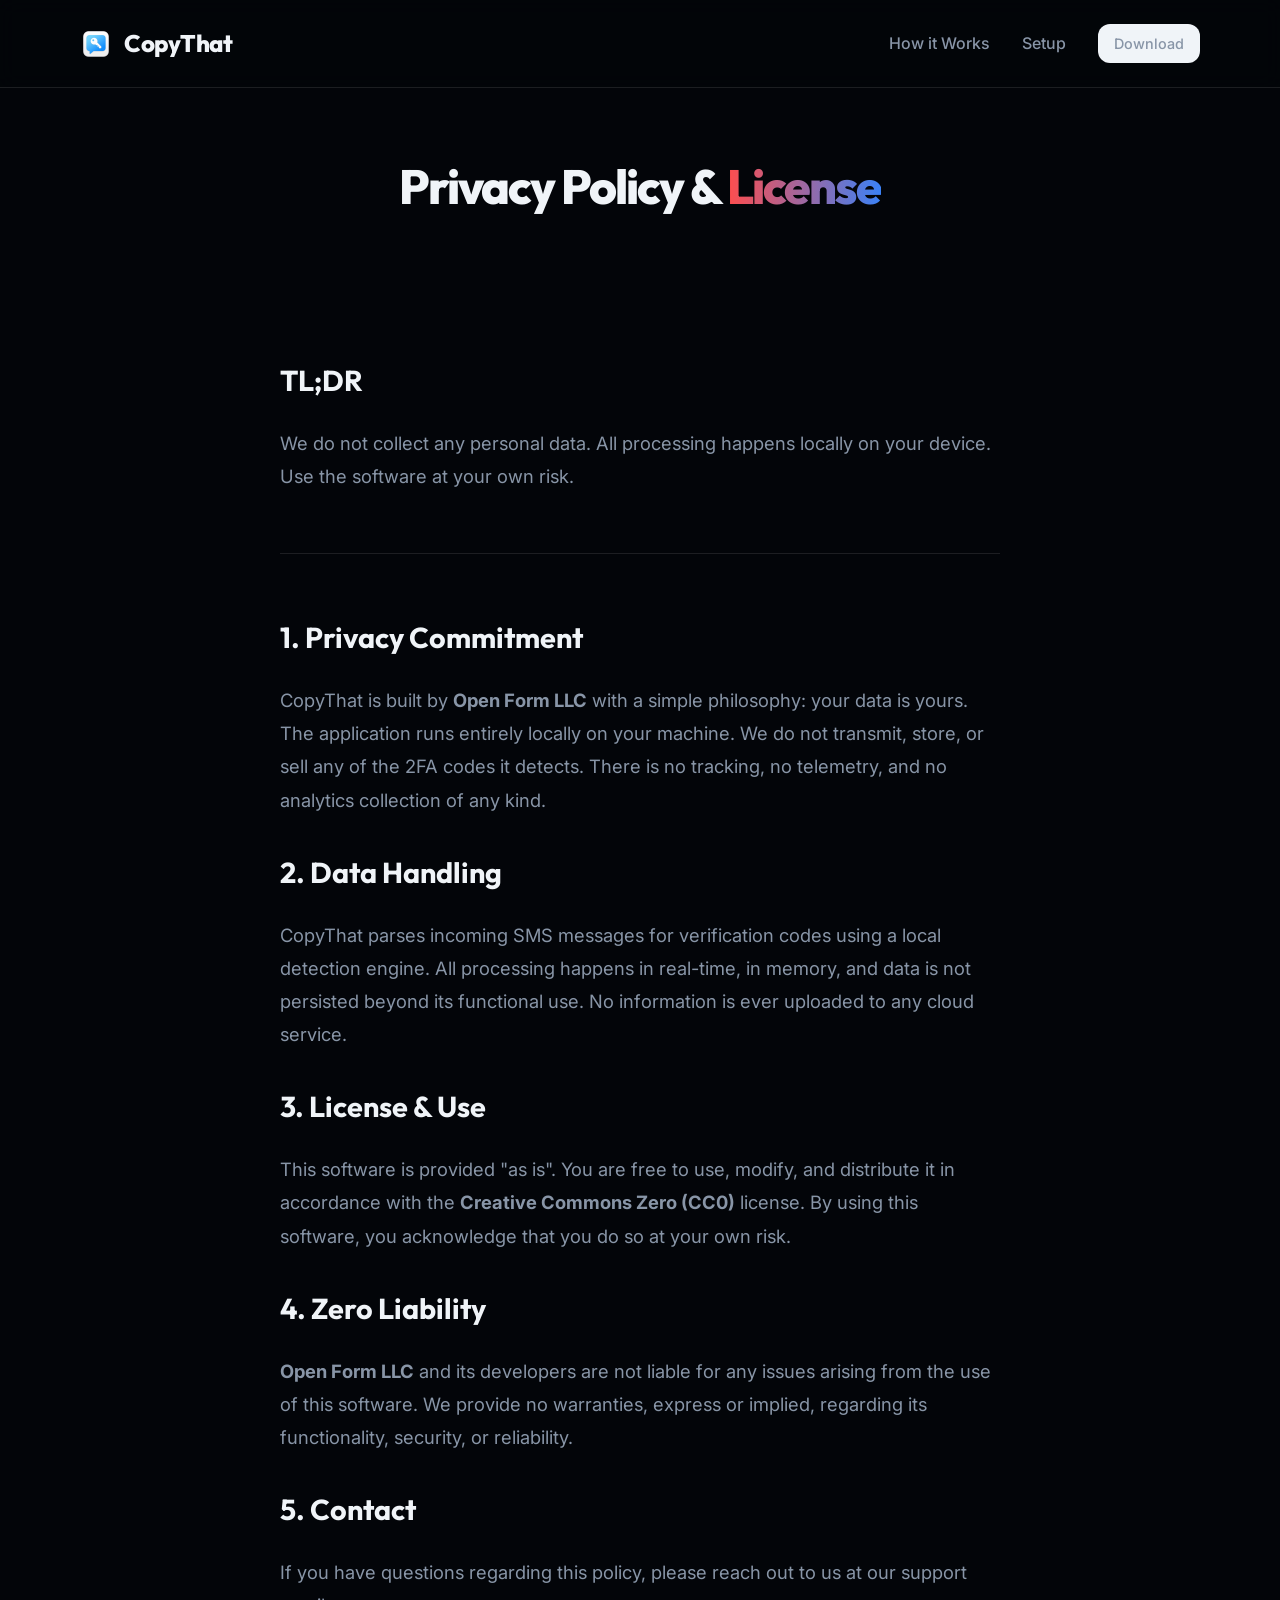
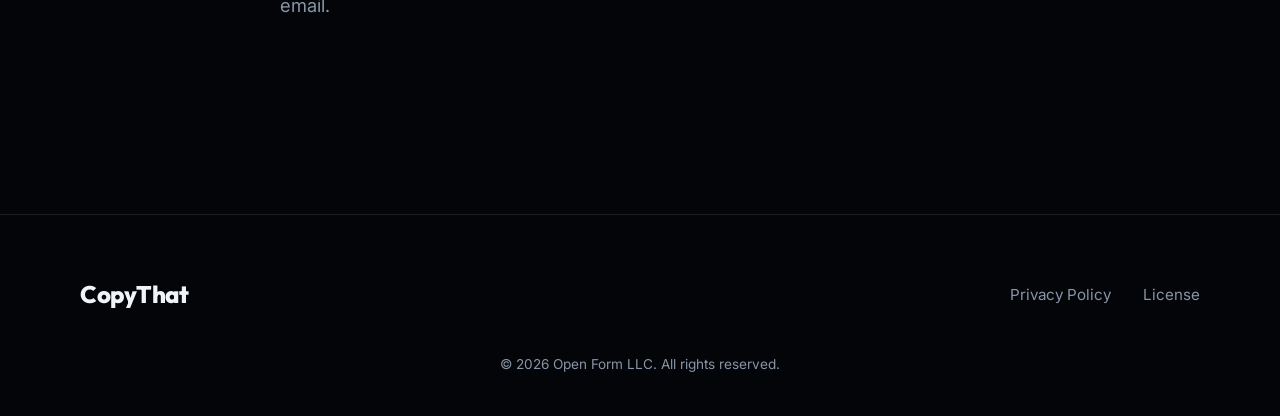
==== privacy.html @ 7a499c08 "Initialize CopyThat website" ====
<!DOCTYPE html>
<html lang="en">
<head>
    <meta charset="UTF-8">
    <meta name="viewport" content="width=device-width, initial-scale=1.0">
    <title>Privacy Policy — CopyThat</title>
    
    <!-- Google Fonts -->
    <link rel="preconnect" href="https://fonts.googleapis.com">
    <link rel="preconnect" href="https://fonts.gstatic.com" crossorigin>
    <link href="https://fonts.googleapis.com/css2?family=Outfit:wght@300;400;600;800&family=Inter:wght@400;500;700&display=swap" rel="stylesheet">
    
    <link rel="stylesheet" href="style.css">
</head>
<body class="legal-page">
    <header class="header">
        <nav class="nav">
            <a href="index.html" class="logo">
                <img src="icon.png" alt="CopyThat Icon" class="logo-icon-img">
                <span class="logo-text">CopyThat</span>
            </a>
            <ul class="nav-links">
                <li><a href="index.html#how-it-works">How it Works</a></li>
                <li><a href="index.html#setup">Setup</a></li>
                <li><a href="index.html#download" class="btn btn-primary small">Download</a></li>
            </ul>
        </nav>
    </header>

    <main class="legal-content">
        <section class="hero-mini">
            <div class="container">
                <h1 class="hero-title small">Privacy Policy & <span class="gradient-text">License</span></h1>
            </div>
        </section>

        <section class="text-block">
            <div class="container narrow">
                <h2>TL;DR</h2>
                <p>We do not collect any personal data. All processing happens locally on your device. Use the software at your own risk.</p>

                <hr class="legal-separator">

                <h2>1. Privacy Commitment</h2>
                <p>CopyThat is built by <strong>Open Form LLC</strong> with a simple philosophy: your data is yours. The application runs entirely locally on your machine. We do not transmit, store, or sell any of the 2FA codes it detects. There is no tracking, no telemetry, and no analytics collection of any kind.</p>

                <h2>2. Data Handling</h2>
                <p>CopyThat parses incoming SMS messages for verification codes using a local detection engine. All processing happens in real-time, in memory, and data is not persisted beyond its functional use. No information is ever uploaded to any cloud service.</p>

                <h2 id="license">3. License & Use</h2>
                <p>This software is provided "as is". You are free to use, modify, and distribute it in accordance with the <strong>Creative Commons Zero (CC0)</strong> license. By using this software, you acknowledge that you do so at your own risk.</p>

                <h2>4. Zero Liability</h2>
                <p><strong>Open Form LLC</strong> and its developers are not liable for any issues arising from the use of this software. We provide no warranties, express or implied, regarding its functionality, security, or reliability.</p>

                <h2>5. Contact</h2>
                <p>If you have questions regarding this policy, please reach out to us at our support email.</p>
            </div>
        </section>
    </main>

    <footer class="footer">
        <div class="container">
            <div class="footer-content">
                <div class="logo small">CopyThat</div>
                <ul class="footer-links">
                    <li><a href="privacy.html">Privacy Policy</a></li>
                    <li><a href="privacy.html#license">License</a></li>
                </ul>
            </div>
            <div class="footer-bottom">
                &copy; 2026 Open Form LLC. All rights reserved.
            </div>
        </div>
    </footer>
</body>
</html>
---- style.css ----
:root {
    --bg: #030509;
    --bg-alt: #0b111a;
    --text: #f0f4f8;
    --text-muted: #8895a7;
    --accent: #ff4d4d; /* Dynamic Red/Orange */
    --accent-glow: rgba(255, 77, 77, 0.4);
    --secondary: #3b82f6;
    --secondary-glow: rgba(59, 130, 246, 0.4);
    --glass: rgba(255, 255, 255, 0.05);
    --glass-border: rgba(255, 255, 255, 0.1);
    --shadow: 0 10px 30px rgba(0, 0, 0, 0.5);
    --radius: 12px;
}

* {
    margin: 0;
    padding: 0;
    box-sizing: border-box;
    scroll-behavior: smooth;
}

body {
    font-family: 'Inter', sans-serif;
    background-color: var(--bg);
    color: var(--text);
    line-height: 1.6;
    overflow-x: hidden;
}

h1, h2, h3, .logo {
    font-family: 'Outfit', sans-serif;
}

.container {
    max-width: 1200px;
    margin: 0 auto;
    padding: 0 40px;
}

.container.narrow {
    max-width: 800px;
}

img {
    max-width: 100%;
}

a {
    text-decoration: none;
    color: inherit;
    transition: 0.3s ease-in-out;
}

/* Header */
.header {
    padding: 24px 0;
    position: fixed;
    top: 0;
    left: 0;
    width: 100%;
    z-index: 1000;
    background: rgba(3, 5, 9, 0.8);
    backdrop-filter: blur(10px);
    border-bottom: 1px solid var(--glass-border);
}

.nav {
    display: flex;
    justify-content: space-between;
    align-items: center;
    max-width: 1200px;
    margin: 0 auto;
    padding: 0 40px;
}

.logo {
    display: flex;
    align-items: center;
    gap: 12px;
    font-weight: 800;
    font-size: 1.5rem;
    letter-spacing: -0.5px;
}

.logo-icon-img {
    width: 32px;
    height: 32px;
    border-radius: 8px;
    object-fit: cover;
}

.logo-text {
    font-weight: 800;
}

.nav-links {
    list-style: none;
    display: flex;
    align-items: center;
    gap: 32px;
}

.nav-links a {
    color: var(--text-muted);
    font-weight: 500;
}

.nav-links a:hover {
    color: var(--text);
}

/* Hero */
.hero {
    padding: 180px 0 100px;
    position: relative;
    text-align: center;
}

.hero-content {
    max-width: 800px;
    margin: 0 auto;
    margin-bottom: 60px;
}

.hero-title {
    font-size: 4.5rem;
    font-weight: 800;
    line-height: 1.1;
    margin-bottom: 24px;
    letter-spacing: -2px;
}

.gradient-text {
    background: linear-gradient(90deg, var(--accent), var(--secondary));
    -webkit-background-clip: text;
    background-clip: text;
    -webkit-text-fill-color: transparent;
}

.hero-subtitle {
    font-size: 1.35rem;
    color: var(--text-muted);
    margin-bottom: 40px;
    max-width: 650px;
    margin-left: auto;
    margin-right: auto;
}

.hero-actions {
    display: flex;
    justify-content: center;
    gap: 20px;
}

.hero-image-wrapper {
    position: relative;
    max-width: 900px;
    margin: 0 auto;
}

.hero-image {
    border-radius: 20px;
    box-shadow: 0 40px 100px rgba(0, 0, 0, 0.8);
    border: 1px solid var(--glass-border);
    position: relative;
    z-index: 2;
}

.glow {
    position: absolute;
    top: 50%;
    left: 50%;
    transform: translate(-50%, -50%);
    width: 80%;
    height: 80%;
    background: radial-gradient(circle, var(--accent-glow) 0%, transparent 70%);
    filter: blur(80px);
    z-index: 1;
    opacity: 0.4;
}

/* Buttons */
.btn {
    display: inline-block;
    padding: 16px 32px;
    border-radius: var(--radius);
    font-weight: 600;
    transition: 0.3s cubic-bezier(0.175, 0.885, 0.32, 1.275);
    cursor: pointer;
}

.btn-primary {
    background-color: var(--text);
    color: var(--bg);
}

.btn-primary:hover {
    transform: translateY(-5px);
    box-shadow: 0 20px 40px rgba(255, 255, 255, 0.1);
}

.btn-secondary {
    background: var(--glass);
    border: 1px solid var(--glass-border);
    color: var(--text);
    backdrop-filter: blur(10px);
}

.btn-secondary:hover {
    background: rgba(255, 255, 255, 0.1);
    transform: translateY(-5px);
}

.btn.small {
    padding: 8px 16px;
    font-size: 0.9rem;
}

/* Features */
.features {
    padding: 100px 0;
    background: linear-gradient(to bottom, var(--bg), var(--bg-alt));
}

.section-title {
    text-align: center;
    font-size: 3rem;
    margin-bottom: 60px;
    font-weight: 800;
}

.features-grid {
    display: grid;
    grid-template-columns: repeat(3, 1fr);
    gap: 30px;
}

.feature-card {
    background: var(--glass);
    border: 1px solid var(--glass-border);
    padding: 60px 40px;
    border-radius: 24px;
    transition: 0.3s ease;
    display: flex;
    flex-direction: column;
    justify-content: flex-start;
    min-height: 450px;
}

.feature-card:hover {
    background: rgba(255, 255, 255, 0.08);
    transform: translateY(-10px);
    border-color: var(--accent);
}

.feature-icon {
    font-size: 2rem;
    margin-bottom: 24px;
}

.feature-title {
    font-size: 1.5rem;
    margin-bottom: 16px;
    color: var(--text);
}

.feature-card p {
    color: var(--text-muted);
}

/* Grid Layout */
.grid-2 {
    display: grid;
    grid-template-columns: repeat(2, 1fr);
    gap: 80px;
    align-items: center;
}

.how-it-works {
    padding: 100px 0;
}

.steps-list {
    list-style: none;
    display: flex;
    flex-direction: column;
    gap: 40px;
    margin-top: 40px;
}

.step {
    display: flex;
    gap: 24px;
    align-items: flex-start;
}

.step-num {
    font-size: 1rem;
    font-weight: 800;
    background: var(--glass);
    padding: 8px 12px;
    border-radius: 8px;
    color: var(--accent);
    border: 1px solid var(--glass-border);
}

.step-content h3 {
    font-size: 1.5rem;
    margin-bottom: 8px;
}

.step-content p {
    color: var(--text-muted);
}

/* Visual Mockup */
.visual {
    position: relative;
    padding: 40px;
    background: radial-gradient(circle at top right, var(--secondary-glow), transparent);
}

.code-popup-mockup {
    background: rgba(11, 17, 26, 0.9);
    backdrop-filter: blur(20px);
    border: 1px solid var(--glass-border);
    border-radius: 20px;
    padding: 40px;
    text-align: center;
    box-shadow: 0 40px 100px rgba(0, 0, 0, 0.6);
    animation: float 6s ease-in-out infinite;
}

.code-title {
    color: var(--text-muted);
    font-size: 0.9rem;
    margin-bottom: 12px;
    text-transform: uppercase;
    letter-spacing: 2px;
}

.code-value {
    font-size: 4rem;
    font-weight: 800;
    color: var(--accent);
    margin-bottom: 20px;
    letter-spacing: 4px;
}

.code-label {
    background: var(--secondary);
    padding: 6px 12px;
    border-radius: 100px;
    font-size: 0.8rem;
    font-weight: 700;
    color: #fff;
    display: inline-block;
}

@keyframes float {
    0% { transform: translateY(0px); }
    50% { transform: translateY(-30px); }
    100% { transform: translateY(0px); }
}

/* CTA */
.cta {
    padding: 120px 0;
}

.cta-box {
    background: linear-gradient(135deg, rgba(235, 77, 77, 0.1), rgba(59, 130, 246, 0.1));
    border: 1px solid var(--glass-border);
    padding: 80px 40px;
    border-radius: 32px;
    text-align: center;
    backdrop-filter: blur(20px);
}

.cta-title {
    font-size: 3.5rem;
    margin-bottom: 24px;
    font-weight: 800;
}

.cta-subtitle {
    font-size: 1.25rem;
    color: var(--text-muted);
    margin-bottom: 40px;
}

.shadow-glow {
    box-shadow: 0 0 40px rgba(255, 77, 77, 0.3);
}

.cta-meta {
    margin-top: 24px;
    font-size: 0.9rem;
    color: var(--text-muted);
}

/* Footer */
.footer {
    padding: 60px 0 40px;
    border-top: 1px solid var(--glass-border);
}

.footer-content {
    display: flex;
    justify-content: space-between;
    align-items: center;
    margin-bottom: 40px;
}

.footer-links {
    list-style: none;
    display: flex;
    gap: 32px;
}

.footer-links a {
    color: var(--text-muted);
    font-size: 0.95rem;
}

.footer-links a:hover {
    color: var(--text);
}

.footer-bottom {
    text-align: center;
    color: var(--text-muted);
    font-size: 0.85rem;
}

/* Responsive */
@media (max-width: 968px) {
    .grid-2 {
        grid-template-columns: 1fr;
    }
    
    .hero-title {
        font-size: 3rem;
    }
    
    .features-grid {
        grid-template-columns: 1fr;
    }

    .nav-links {
        display: none;
    }
}

/* Legal Page Styles */
.hero-mini {
    padding: 160px 0 60px;
    text-align: center;
}

.hero-title.small {
    font-size: 3rem;
}

.text-block {
    padding: 60px 0;
}

.text-block h2 {
    font-size: 1.8rem;
    margin-bottom: 24px;
    color: var(--text);
}

.text-block p {
    font-size: 1.15rem;
    color: var(--text-muted);
    margin-bottom: 32px;
    line-height: 1.8;
}

.legal-separator {
    border: 0;
    height: 1px;
    background: var(--glass-border);
    margin: 60px 0;
}

.legal-page .footer {
    border-top: 1px solid var(--glass-border);
    margin-top: 100px;
}
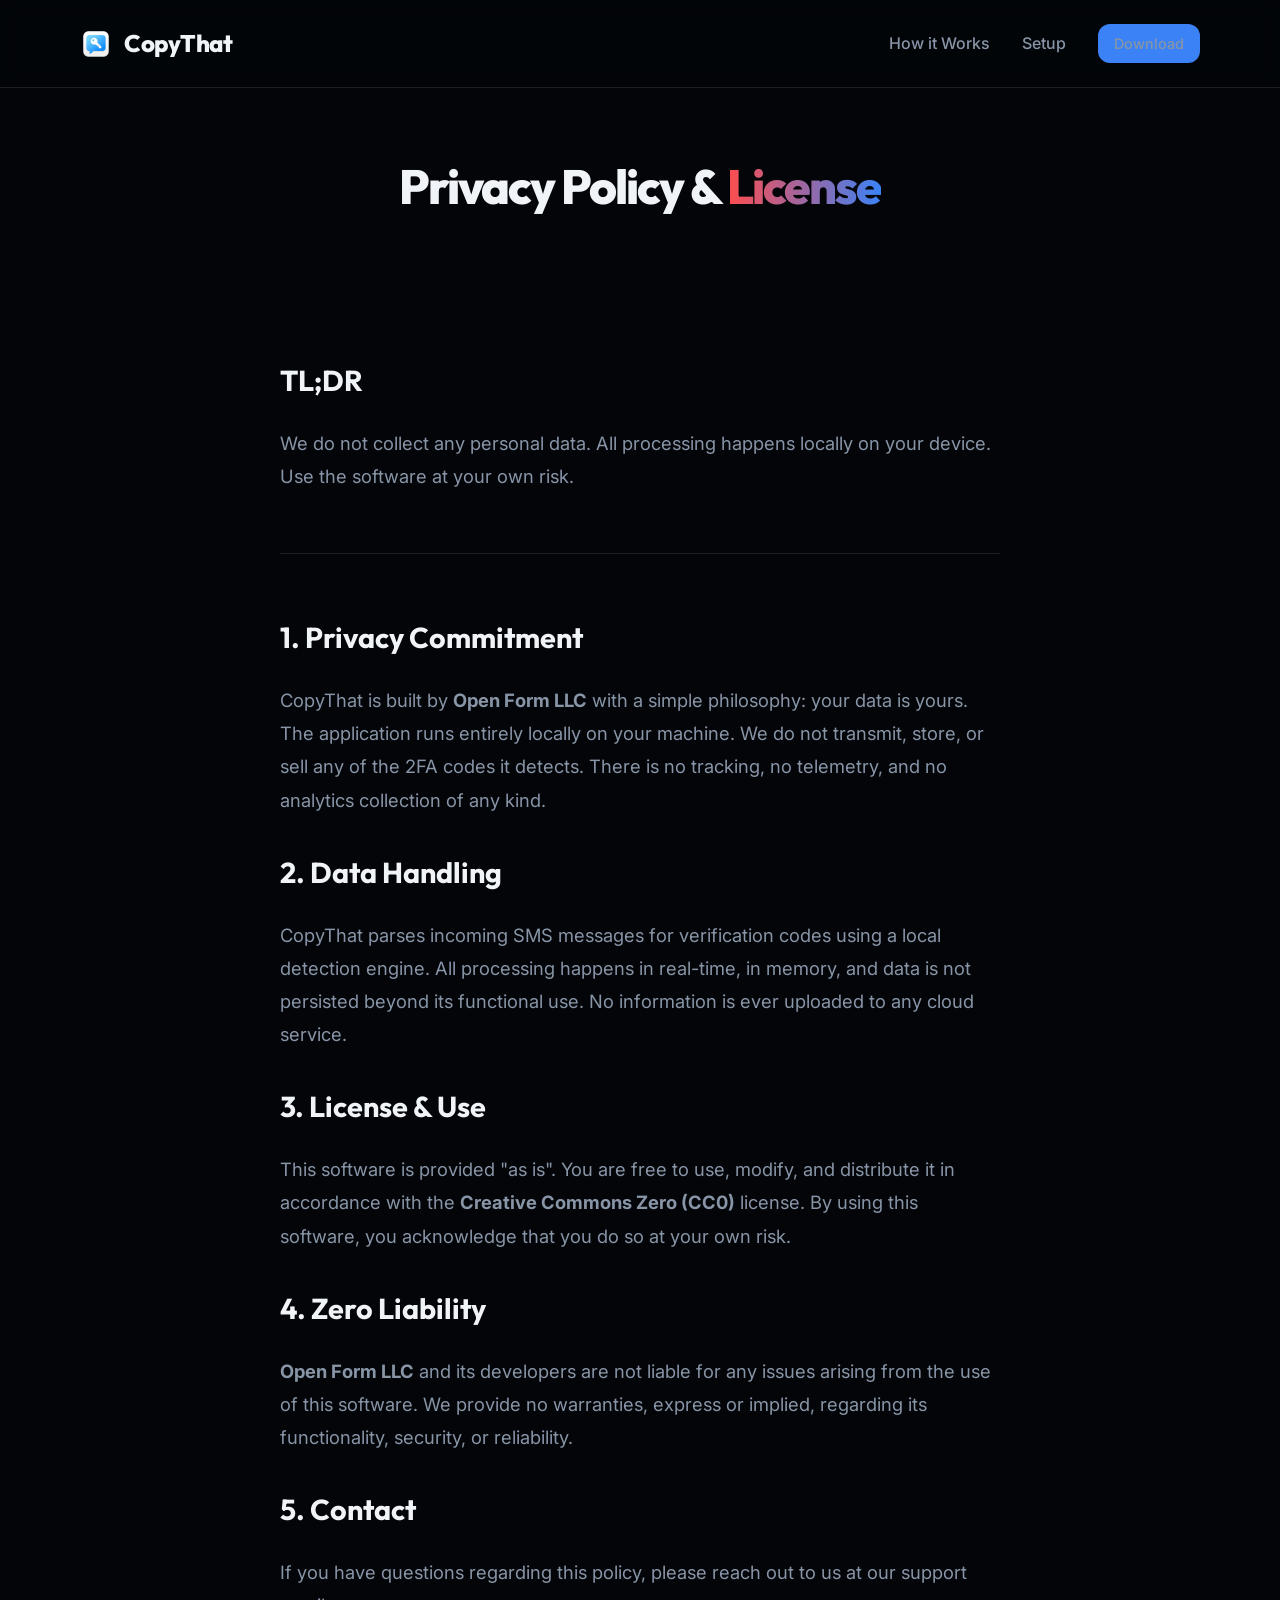
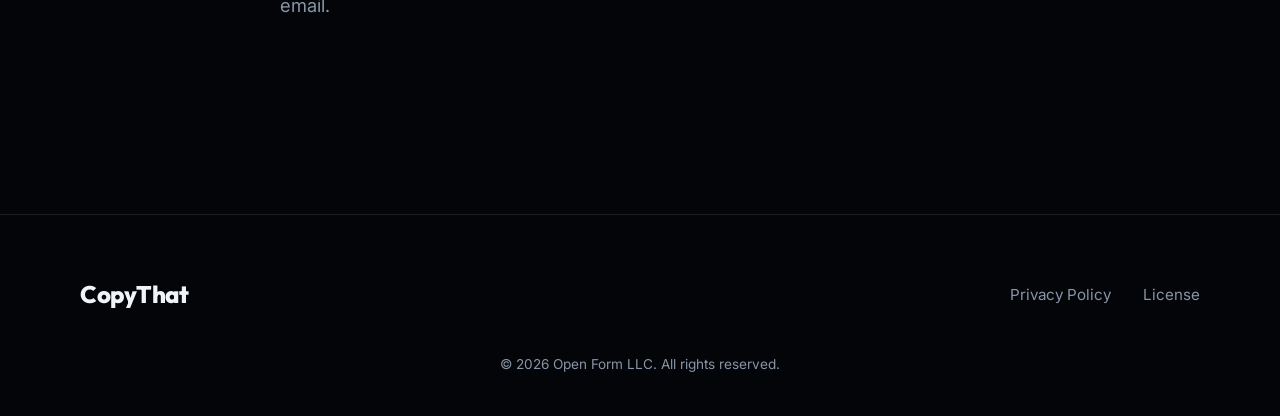
==== commit 714f76ff: "Update download button to blue/white" ====
--- a/privacy.html
+++ b/privacy.html
@@ -22,7 +22,7 @@
             <ul class="nav-links">
                 <li><a href="index.html#how-it-works">How it Works</a></li>
                 <li><a href="index.html#setup">Setup</a></li>
-                <li><a href="index.html#download" class="btn btn-primary small">Download</a></li>
+                <li><a href="index.html#download" class="btn btn-blue small">Download</a></li>
             </ul>
         </nav>
     </header>
--- a/style.css
+++ b/style.css
@@ -200,6 +200,16 @@
     box-shadow: 0 20px 40px rgba(255, 255, 255, 0.1);
 }
 
+.btn-blue {
+    background-color: var(--secondary);
+    color: #fff;
+}
+
+.btn-blue:hover {
+    transform: translateY(-5px);
+    box-shadow: 0 20px 40px var(--secondary-glow);
+}
+
 .btn-secondary {
     background: var(--glass);
     border: 1px solid var(--glass-border);
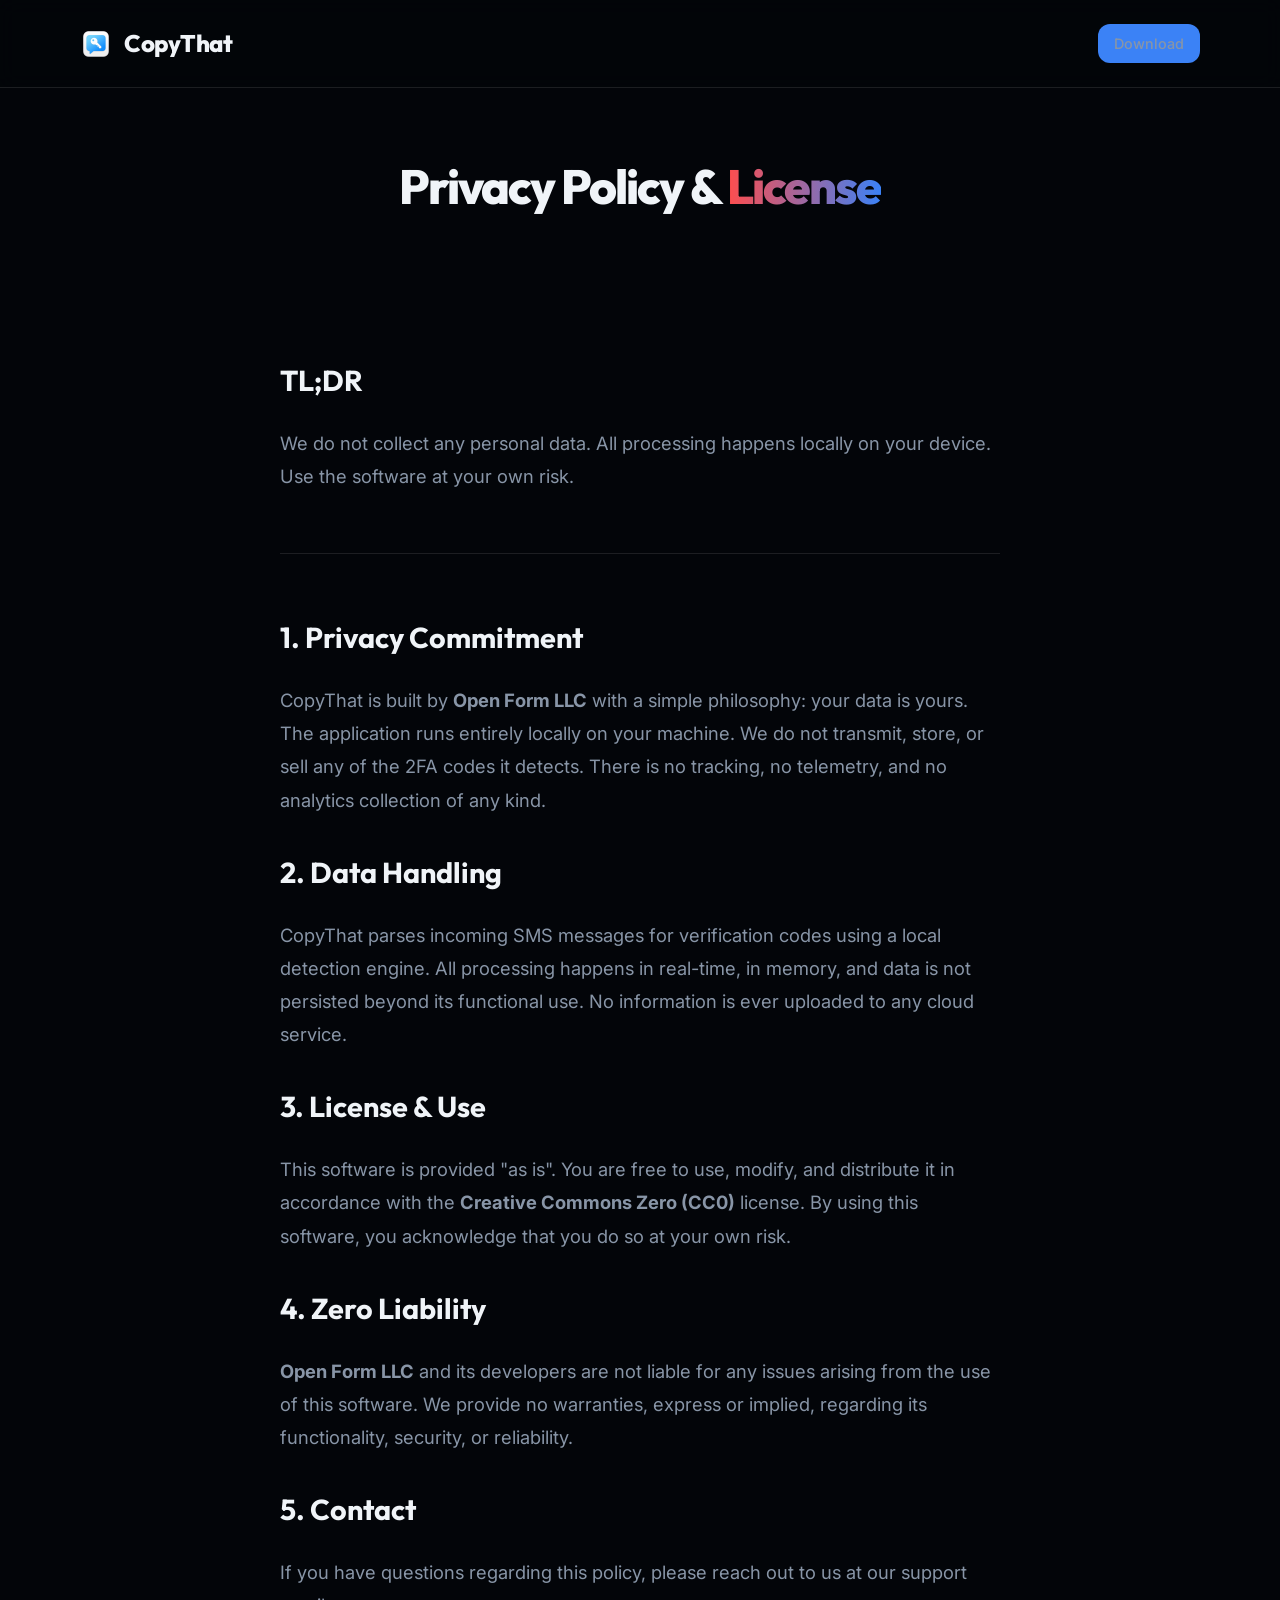
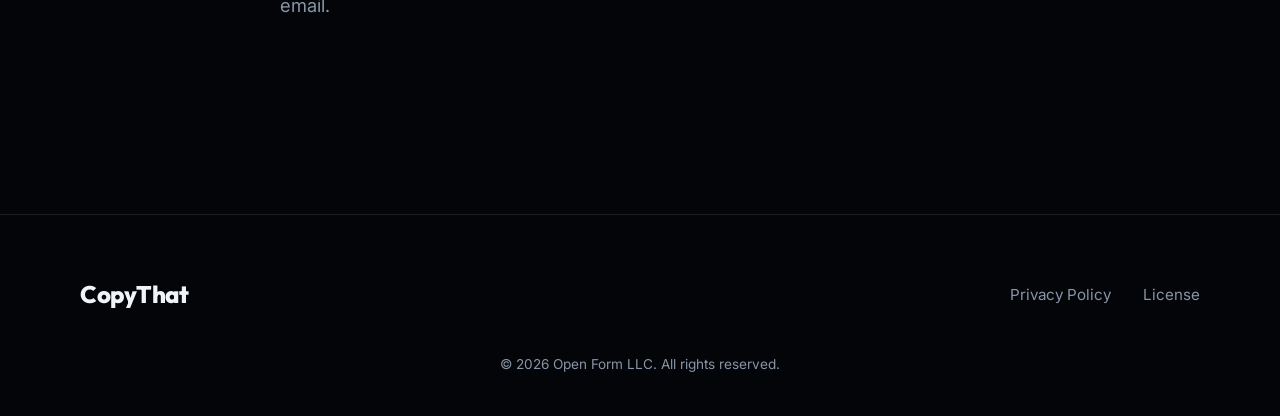
==== commit c0ea1d20: "Remove nav links and secondary hero action" ====
--- a/privacy.html
+++ b/privacy.html
@@ -20,8 +20,6 @@
                 <span class="logo-text">CopyThat</span>
             </a>
             <ul class="nav-links">
-                <li><a href="index.html#how-it-works">How it Works</a></li>
-                <li><a href="index.html#setup">Setup</a></li>
                 <li><a href="index.html#download" class="btn btn-blue small">Download</a></li>
             </ul>
         </nav>
